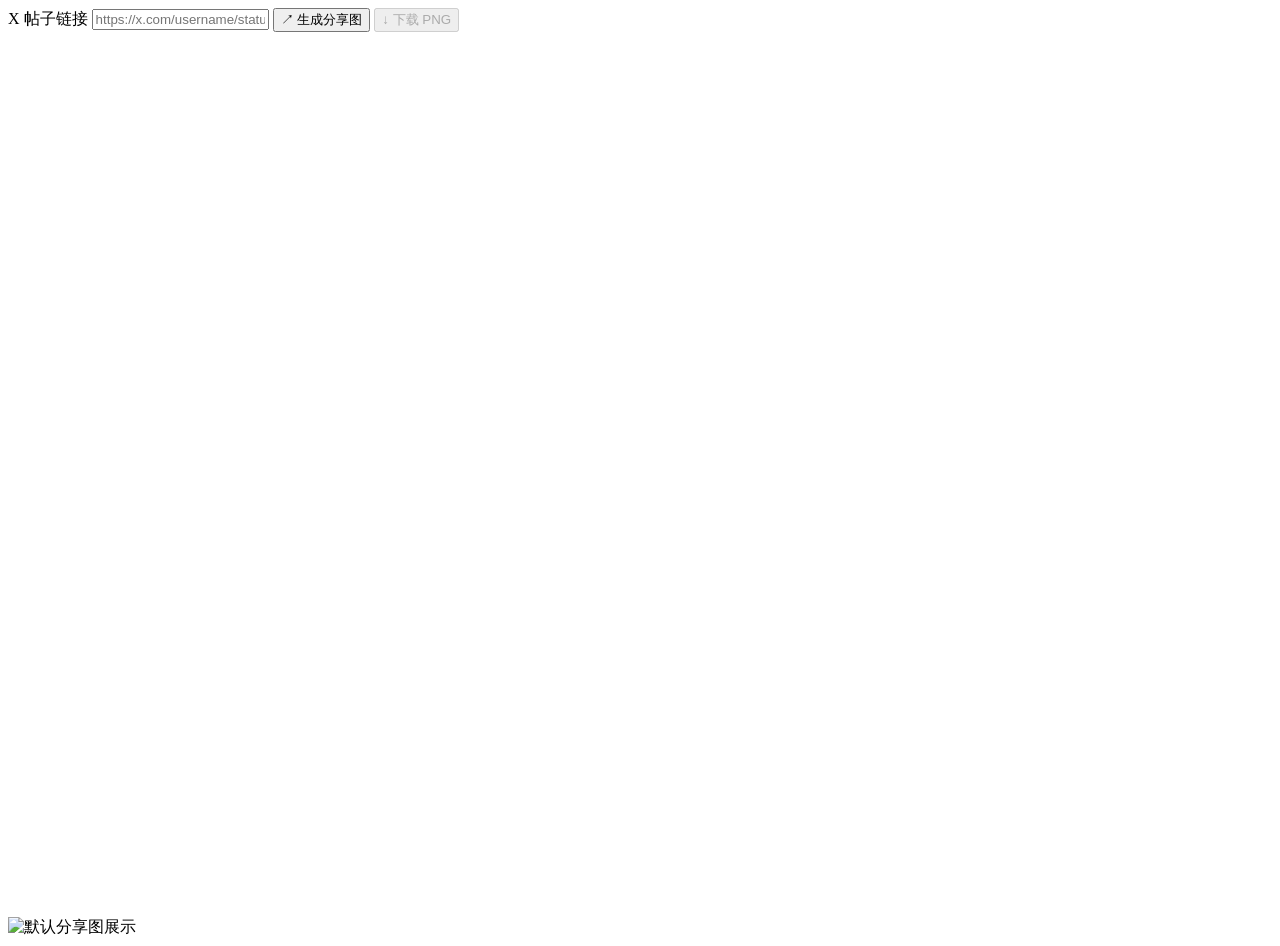
==== static/index.html @ 5b80f304 "Add app HTML" ====
<!doctype html>
<html lang="zh-CN">
  <head>
    <meta charset="utf-8" />
    <meta name="viewport" content="width=device-width, initial-scale=1" />
    <title>X 分享图生成器</title>
    <link rel="stylesheet" href="/static/styles.css" />
  </head>
  <body>
    <main class="app-shell">
      <section class="tool-panel" aria-label="分享图生成器">
        <div class="controls">
          <label class="url-field">
            <span>X 帖子链接</span>
            <input
              id="tweetUrl"
              type="url"
              inputmode="url"
              placeholder="https://x.com/username/status/1234567890"
              autocomplete="off"
            />
          </label>
          <button id="generateBtn" type="button">
            <span class="btn-icon">↗</span>
            生成分享图
          </button>
          <button id="downloadBtn" type="button" disabled>
            <span class="btn-icon">↓</span>
            下载 PNG
          </button>
        </div>
        <div id="message" class="message" role="status"></div>
      </section>

      <section class="preview-wrap" aria-label="图片预览">
        <img
          id="staticPreview"
          class="static-preview"
          src="/static/default-preview.svg"
          alt="默认分享图展示"
        />
        <canvas id="cardCanvas" class="is-hidden" width="980" height="900"></canvas>
      </section>
    </main>

    <script src="/static/app.js"></script>
  </body>
</html>
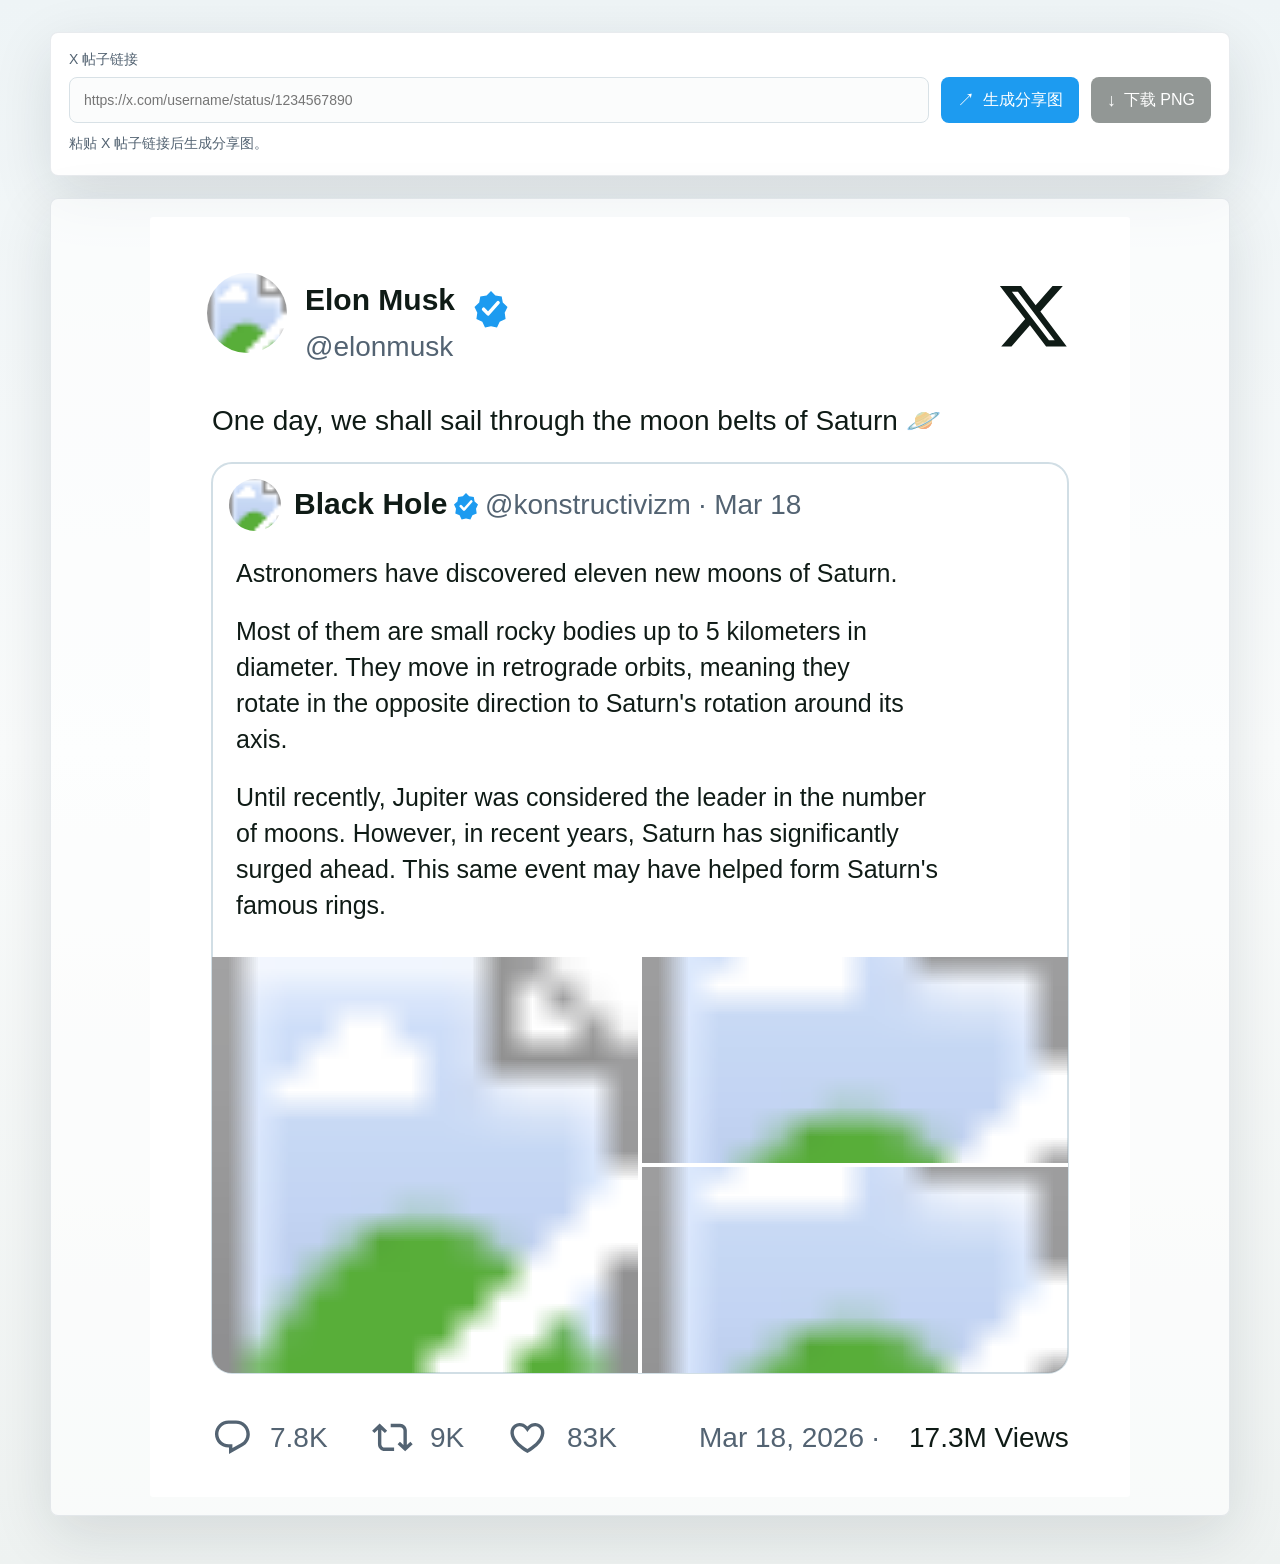
==== commit 7edd1d6d: "Disable static cache for renderer updates" ====
--- a/static/index.html
+++ b/static/index.html
@@ -4,7 +4,7 @@
     <meta charset="utf-8" />
     <meta name="viewport" content="width=device-width, initial-scale=1" />
     <title>X 分享图生成器</title>
-    <link rel="stylesheet" href="/static/styles.css" />
+    <link rel="stylesheet" href="/static/styles.css?v=20260505-reply-thread" />
   </head>
   <body>
     <main class="app-shell">
@@ -43,6 +43,6 @@
       </section>
     </main>
 
-    <script src="/static/app.js"></script>
+    <script src="/static/app.js?v=20260505-reply-thread"></script>
   </body>
 </html>
--- a/static/styles.css
+++ b/static/styles.css
@@ -0,0 +1,162 @@
+:root {
+  color-scheme: light;
+  --ink: #0f1b16;
+  --muted: #536372;
+  --line: #d8e1e6;
+  --panel: #ffffff;
+  --surface: #f4f7f8;
+  --accent: #1d9bf0;
+  --accent-dark: #137fc4;
+  --shadow: 0 18px 60px rgba(20, 33, 42, 0.12);
+}
+
+* {
+  box-sizing: border-box;
+}
+
+body {
+  margin: 0;
+  min-height: 100vh;
+  background: linear-gradient(180deg, #eef4f6 0%, #f9fbfb 48%, #eef2f1 100%);
+  color: var(--ink);
+  font-family:
+    -apple-system, BlinkMacSystemFont, "SF Pro Text", "PingFang SC",
+    "Hiragino Sans GB", "Microsoft YaHei", Arial, sans-serif;
+}
+
+button,
+input {
+  font: inherit;
+}
+
+.app-shell {
+  width: min(1180px, calc(100vw - 32px));
+  margin: 0 auto;
+  padding: 32px 0 48px;
+}
+
+.tool-panel {
+  background: var(--panel);
+  border: 1px solid rgba(127, 146, 158, 0.18);
+  border-radius: 8px;
+  box-shadow: var(--shadow);
+  padding: 18px;
+}
+
+.controls {
+  display: grid;
+  grid-template-columns: minmax(260px, 1fr) auto auto;
+  gap: 12px;
+  align-items: end;
+}
+
+.url-field {
+  display: grid;
+  gap: 8px;
+  color: var(--muted);
+  font-size: 14px;
+}
+
+.url-field input {
+  width: 100%;
+  height: 46px;
+  border: 1px solid var(--line);
+  border-radius: 8px;
+  padding: 0 14px;
+  color: var(--ink);
+  outline: none;
+  background: #fbfcfc;
+}
+
+.url-field input:focus {
+  border-color: var(--accent);
+  box-shadow: 0 0 0 3px rgba(29, 155, 240, 0.15);
+}
+
+button {
+  height: 46px;
+  border: 0;
+  border-radius: 8px;
+  padding: 0 16px;
+  display: inline-flex;
+  align-items: center;
+  justify-content: center;
+  gap: 8px;
+  color: #fff;
+  background: var(--ink);
+  cursor: pointer;
+  white-space: nowrap;
+}
+
+button:first-of-type {
+  background: var(--accent);
+}
+
+button:first-of-type:hover {
+  background: var(--accent-dark);
+}
+
+button:disabled {
+  opacity: 0.45;
+  cursor: not-allowed;
+}
+
+.btn-icon {
+  font-size: 18px;
+  line-height: 1;
+}
+
+.message {
+  min-height: 22px;
+  margin-top: 12px;
+  color: var(--muted);
+  font-size: 14px;
+}
+
+.message.is-error {
+  color: #b42318;
+}
+
+.preview-wrap {
+  margin-top: 22px;
+  overflow: auto;
+  background: rgba(255, 255, 255, 0.62);
+  border: 1px solid rgba(127, 146, 158, 0.18);
+  border-radius: 8px;
+  box-shadow: var(--shadow);
+  padding: 18px;
+}
+
+canvas,
+.static-preview {
+  display: block;
+  width: min(100%, 980px);
+  height: auto;
+  margin: 0 auto;
+  background: #fff;
+  border-radius: 4px;
+}
+
+.is-hidden {
+  display: none;
+}
+
+@media (max-width: 760px) {
+  .app-shell {
+    width: min(100vw - 20px, 680px);
+    padding-top: 14px;
+  }
+
+  .tool-panel,
+  .preview-wrap {
+    padding: 12px;
+  }
+
+  .controls {
+    grid-template-columns: 1fr;
+  }
+
+  button {
+    width: 100%;
+  }
+}
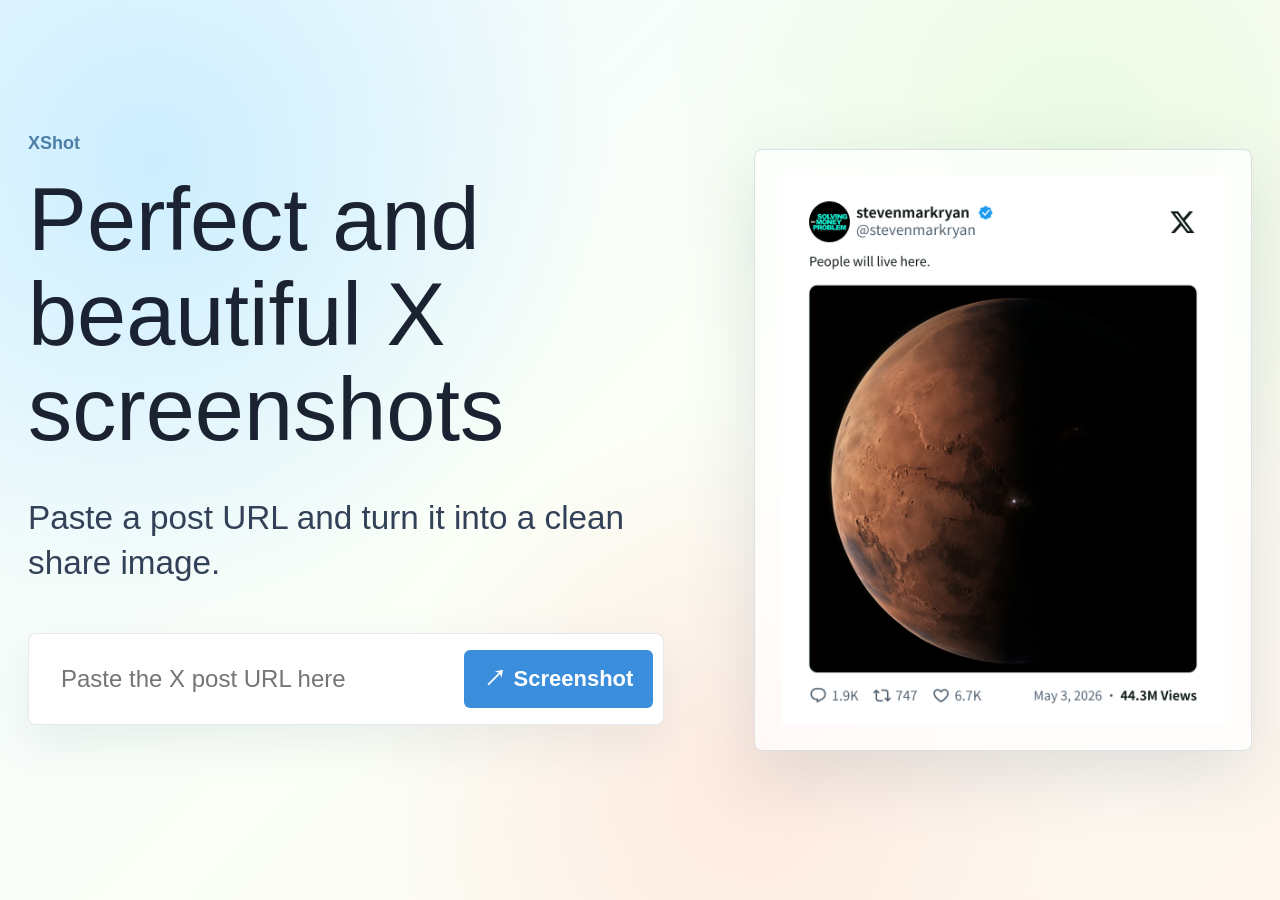
==== commit 1b10b3ff: "Redesign homepage hero" ====
--- a/static/index.html
+++ b/static/index.html
@@ -4,45 +4,53 @@
     <meta charset="utf-8" />
     <meta name="viewport" content="width=device-width, initial-scale=1" />
     <title>X 分享图生成器</title>
-    <link rel="stylesheet" href="/static/styles.css?v=20260505-reply-thread" />
+    <link rel="stylesheet" href="/static/styles.css?v=20260505-pastel-hero" />
   </head>
   <body>
     <main class="app-shell">
-      <section class="tool-panel" aria-label="分享图生成器">
-        <div class="controls">
-          <label class="url-field">
-            <span>X 帖子链接</span>
-            <input
-              id="tweetUrl"
-              type="url"
-              inputmode="url"
-              placeholder="https://x.com/username/status/1234567890"
-              autocomplete="off"
-            />
-          </label>
-          <button id="generateBtn" type="button">
-            <span class="btn-icon">↗</span>
-            生成分享图
-          </button>
-          <button id="downloadBtn" type="button" disabled>
-            <span class="btn-icon">↓</span>
-            下载 PNG
-          </button>
+      <section class="hero" aria-label="X 分享图生成器">
+        <div class="hero-copy">
+          <p class="eyebrow">XShot</p>
+          <h1>Perfect and beautiful X screenshots</h1>
+          <p class="lede">Paste a post URL and turn it into a clean share image.</p>
+
+          <div class="tool-panel">
+            <label class="url-field">
+              <span>X 帖子链接</span>
+              <input
+                id="tweetUrl"
+                type="url"
+                inputmode="url"
+                placeholder="Paste the X post URL here"
+                autocomplete="off"
+              />
+            </label>
+            <div class="actions">
+              <button id="generateBtn" type="button">
+                <span class="btn-icon">↗</span>
+                Screenshot
+              </button>
+              <button id="downloadBtn" type="button" disabled>
+                <span class="btn-icon">↓</span>
+                Download
+              </button>
+            </div>
+          </div>
+          <div id="message" class="message" role="status"></div>
         </div>
-        <div id="message" class="message" role="status"></div>
-      </section>
 
-      <section class="preview-wrap" aria-label="图片预览">
-        <img
-          id="staticPreview"
-          class="static-preview"
-          src="/static/default-preview.svg"
-          alt="默认分享图展示"
-        />
-        <canvas id="cardCanvas" class="is-hidden" width="980" height="900"></canvas>
+        <div class="preview-wrap" aria-label="图片预览">
+          <img
+            id="staticPreview"
+            class="static-preview"
+            src="/static/assets/hero-preview.png"
+            alt="首页分享图展示"
+          />
+          <canvas id="cardCanvas" class="is-hidden" width="980" height="900"></canvas>
+        </div>
       </section>
     </main>
 
-    <script src="/static/app.js?v=20260505-reply-thread"></script>
+    <script src="/static/app.js?v=20260505-pastel-hero"></script>
   </body>
 </html>
--- a/static/styles.css
+++ b/static/styles.css
@@ -1,13 +1,16 @@
 :root {
   color-scheme: light;
-  --ink: #0f1b16;
-  --muted: #536372;
-  --line: #d8e1e6;
+  --ink: #182031;
+  --muted: #5d6b7c;
+  --line: #dbe7ef;
   --panel: #ffffff;
-  --surface: #f4f7f8;
-  --accent: #1d9bf0;
-  --accent-dark: #137fc4;
-  --shadow: 0 18px 60px rgba(20, 33, 42, 0.12);
+  --accent: #3b8edb;
+  --accent-dark: #2d75bd;
+  --mint: #dff8ef;
+  --sky: #e7f7ff;
+  --peach: #fff0e5;
+  --lavender: #f3ecff;
+  --shadow: 0 24px 70px rgba(71, 92, 112, 0.16);
 }
 
 * {
@@ -17,11 +20,16 @@
 body {
   margin: 0;
   min-height: 100vh;
-  background: linear-gradient(180deg, #eef4f6 0%, #f9fbfb 48%, #eef2f1 100%);
+  background:
+    radial-gradient(circle at 12% 18%, rgba(199, 236, 255, 0.88), transparent 34%),
+    radial-gradient(circle at 84% 16%, rgba(232, 250, 224, 0.88), transparent 32%),
+    radial-gradient(circle at 58% 88%, rgba(255, 227, 216, 0.72), transparent 34%),
+    linear-gradient(135deg, #eef9ff 0%, #fbfff7 48%, #fff6ee 100%);
   color: var(--ink);
   font-family:
     -apple-system, BlinkMacSystemFont, "SF Pro Text", "PingFang SC",
     "Hiragino Sans GB", "Microsoft YaHei", Arial, sans-serif;
+  overflow-x: hidden;
 }
 
 button,
@@ -30,62 +38,110 @@
 }
 
 .app-shell {
-  width: min(1180px, calc(100vw - 32px));
+  width: min(1680px, calc(100vw - 56px));
   margin: 0 auto;
-  padding: 32px 0 48px;
+  min-height: 100vh;
+  display: grid;
+  align-items: center;
+  padding: 64px 0;
+}
+
+.hero {
+  display: grid;
+  grid-template-columns: minmax(520px, 0.92fr) minmax(430px, 0.72fr);
+  align-items: center;
+  gap: clamp(54px, 7vw, 132px);
+}
+
+.hero-copy {
+  min-width: 0;
+}
+
+.eyebrow {
+  margin: 0 0 18px;
+  color: #4d7fa7;
+  font-size: 18px;
+  font-weight: 760;
+}
+
+h1 {
+  max-width: 860px;
+  margin: 0;
+  color: #1b2333;
+  font-size: clamp(76px, 6.9vw, 128px);
+  font-weight: 450;
+  line-height: 1.08;
+}
+
+.lede {
+  max-width: 650px;
+  margin: 38px 0 48px;
+  color: #334158;
+  font-size: clamp(30px, 2.6vw, 48px);
+  font-weight: 390;
+  line-height: 1.35;
 }
 
 .tool-panel {
   background: var(--panel);
-  border: 1px solid rgba(127, 146, 158, 0.18);
+  border: 1px solid rgba(129, 153, 170, 0.22);
   border-radius: 8px;
-  box-shadow: var(--shadow);
-  padding: 18px;
-}
-
-.controls {
-  display: grid;
-  grid-template-columns: minmax(260px, 1fr) auto auto;
+  box-shadow: 0 18px 46px rgba(77, 103, 124, 0.1);
+  display: grid;
+  grid-template-columns: minmax(260px, 1fr) auto;
+  align-items: center;
   gap: 12px;
-  align-items: end;
+  max-width: 850px;
+  padding: 10px;
+}
+
+.actions {
+  display: flex;
+  gap: 8px;
 }
 
 .url-field {
   display: grid;
-  gap: 8px;
-  color: var(--muted);
-  font-size: 14px;
+  min-width: 0;
+}
+
+.url-field span {
+  position: absolute;
+  width: 1px;
+  height: 1px;
+  overflow: hidden;
+  clip: rect(0, 0, 0, 0);
+  white-space: nowrap;
 }
 
 .url-field input {
   width: 100%;
-  height: 46px;
-  border: 1px solid var(--line);
-  border-radius: 8px;
-  padding: 0 14px;
+  min-width: 0;
+  height: 70px;
+  border: 0;
+  border-radius: 6px;
+  padding: 0 22px;
   color: var(--ink);
   outline: none;
-  background: #fbfcfc;
-}
-
-.url-field input:focus {
-  border-color: var(--accent);
-  box-shadow: 0 0 0 3px rgba(29, 155, 240, 0.15);
+  background: transparent;
+  font-size: 24px;
 }
 
 button {
-  height: 46px;
+  height: 58px;
   border: 0;
-  border-radius: 8px;
-  padding: 0 16px;
+  border-radius: 6px;
+  padding: 0 20px;
   display: inline-flex;
   align-items: center;
   justify-content: center;
   gap: 8px;
   color: #fff;
-  background: var(--ink);
+  background: #243044;
   cursor: pointer;
   white-space: nowrap;
+  font-size: 22px;
+  font-weight: 760;
 }
 
 button:first-of-type {
@@ -101,16 +157,20 @@
   cursor: not-allowed;
 }
 
+#downloadBtn:disabled {
+  display: none;
+}
+
 .btn-icon {
-  font-size: 18px;
+  font-size: 22px;
   line-height: 1;
 }
 
 .message {
-  min-height: 22px;
-  margin-top: 12px;
+  min-height: 26px;
+  margin-top: 16px;
   color: var(--muted);
-  font-size: 14px;
+  font-size: 16px;
 }
 
 .message.is-error {
@@ -118,45 +178,87 @@
 }
 
 .preview-wrap {
-  margin-top: 22px;
   overflow: auto;
-  background: rgba(255, 255, 255, 0.62);
-  border: 1px solid rgba(127, 146, 158, 0.18);
+  max-height: min(78vh, 790px);
+  background: rgba(255, 255, 255, 0.7);
+  border: 1px solid rgba(126, 151, 168, 0.28);
   border-radius: 8px;
   box-shadow: var(--shadow);
-  padding: 18px;
+  padding: clamp(16px, 2vw, 26px);
+  backdrop-filter: blur(10px);
 }
 
 canvas,
 .static-preview {
   display: block;
-  width: min(100%, 980px);
+  width: 100%;
+  max-width: 620px;
   height: auto;
   margin: 0 auto;
   background: #fff;
-  border-radius: 4px;
+  border-radius: 6px;
 }
 
 .is-hidden {
   display: none;
 }
 
-@media (max-width: 760px) {
+@media (max-width: 1100px) {
   .app-shell {
-    width: min(100vw - 20px, 680px);
-    padding-top: 14px;
-  }
-
-  .tool-panel,
-  .preview-wrap {
-    padding: 12px;
-  }
-
-  .controls {
+    width: min(100vw - 28px, 760px);
+    min-height: auto;
+    padding: 32px 0 44px;
+  }
+
+  .hero {
     grid-template-columns: 1fr;
+    gap: 28px;
+  }
+
+  h1 {
+    font-size: clamp(48px, 12vw, 74px);
+  }
+
+  .lede {
+    margin: 24px 0 30px;
+    font-size: clamp(22px, 6vw, 32px);
+  }
+
+  .tool-panel {
+    grid-template-columns: 1fr;
+  }
+
+  .actions {
+    display: grid;
+    grid-template-columns: 1fr 1fr;
   }
 
   button {
     width: 100%;
   }
-}
+
+  .preview-wrap {
+    max-height: none;
+  }
+}
+
+@media (max-width: 560px) {
+  .tool-panel {
+    padding: 8px;
+  }
+
+  .url-field input {
+    height: 58px;
+    font-size: 18px;
+    padding: 0 14px;
+  }
+
+  .actions {
+    grid-template-columns: 1fr;
+  }
+
+  button {
+    height: 52px;
+    font-size: 18px;
+  }
+}
